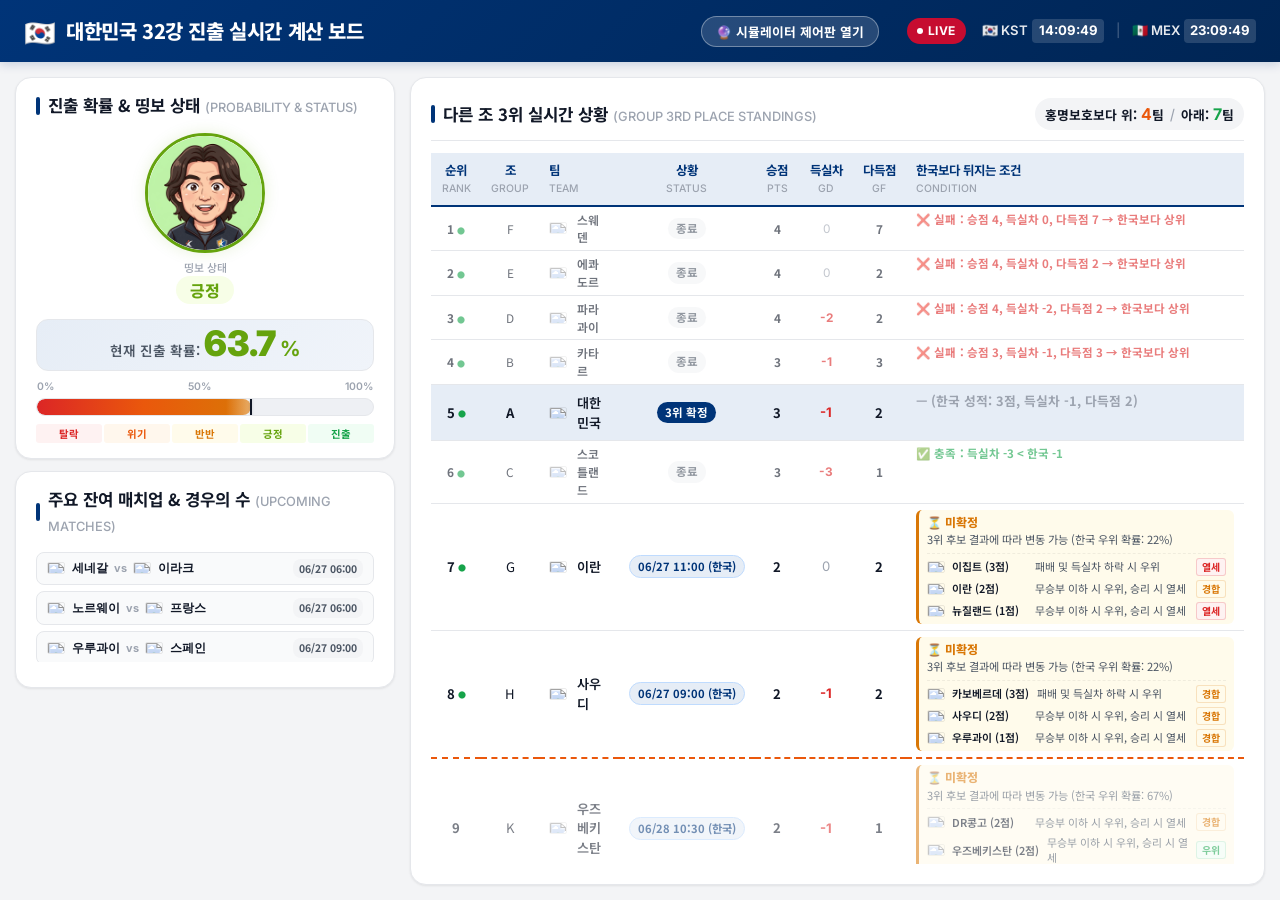
==== index.html @ fed0a781 "Add files via upload" ====
<!DOCTYPE html>
<html lang="ko">
<head>
    <meta charset="UTF-8">
    <meta name="viewport" content="width=device-width, initial-scale=1.0">
    <meta name="description" content="2026 FIFA 월드컵 대한민국 국가대표팀 홍명보호 32강 진출 확률 실시간 대시보드">
    <title>🇰🇷 대한민국 32강 진출 실시간 계산 보드</title>
    <link rel="preconnect" href="https://fonts.googleapis.com">
    <link rel="preconnect" href="https://fonts.gstatic.com" crossorigin>
    <link href="https://fonts.googleapis.com/css2?family=Inter:wght@400;500;600;700;800;900&family=Noto+Sans+KR:wght@400;500;600;700;800;900&display=swap" rel="stylesheet">
    <link rel="stylesheet" href="style.css?v=20260626_2">
</head>
<body>
    <!-- Header -->
    <header class="main-header">
        <div class="header-left">
            <span class="header-flag">🇰🇷</span>
            <h1>대한민국 32강 진출 실시간 계산 보드</h1>
        </div>
        <div class="header-right">
            <button id="open-control-btn" class="control-btn">🔮 시뮬레이터 제어판 열기</button>
            <span class="live-badge">
                <span class="live-dot"></span>
                LIVE
            </span>
            <div class="timezone-clocks">
                <span class="clock-item">🇰🇷 KST <span id="kst-time">--:--:--</span></span>
                <span class="clock-divider">|</span>
                <span class="clock-item">🇲🇽 MEX <span id="mex-time">--:--:--</span></span>
            </div>
        </div>
    </header>

    <div class="dashboard-container">
        <!-- Top Section: Left Column (Probability + Matches) & Right Column (Standings) -->
        <div class="top-dashboard">
            
            <!-- Left Column: Probability & Upcoming Matches -->
            <div class="left-dashboard-column">
                
                <!-- Probability Gauge + Coach Expression (Compact) -->
                <section class="card probability-section">
                    <div class="section-title-bar">
                        <span class="section-indicator"></span>
                        <h2>진출 확률 & 띵보 상태 <span class="subtitle-en">(PROBABILITY & STATUS)</span></h2>
                    </div>

                    <div class="probability-content-vertical">
                        <!-- Coach Expression Area -->
                        <div class="coach-area-compact">
                            <div class="coach-image-wrapper" id="coach-image-wrapper">
                                <img src="assets/images/hong-fiftyfifty.png" alt="홍명보 띵보 상태" id="coach-expression-img" class="coach-img">
                                <div class="expression-overlay" id="expression-overlay"></div>
                            </div>
                            <div class="coach-status">
                                <span class="status-label">띵보 상태</span>
                                <span class="status-text" id="expression-status-text">반반</span>
                            </div>
                        </div>

                        <!-- Gauge Area -->
                        <div class="gauge-area-compact">
                            <div class="probability-display-compact">
                                <span class="prob-label">현재 진출 확률:</span>
                                <span class="prob-value" id="probability-value">0.0</span>
                                <span class="prob-percent">%</span>
                            </div>

                            <div class="gauge-track-wrapper">
                                <div class="gauge-labels-compact">
                                    <span>0%</span>
                                    <span>50%</span>
                                    <span>100%</span>
                                </div>
                                <div class="gauge-track">
                                    <div class="gauge-bar" id="gauge-bar">
                                        <div class="gauge-glow"></div>
                                    </div>
                                    <div class="gauge-pointer" id="gauge-pointer">
                                        <div class="pointer-line"></div>
                                        <div class="pointer-value" id="gauge-value-tip">0%</div>
                                    </div>
                                </div>
                            </div>

                            <div class="gauge-zones-compact">
                                <span class="zone-compact zone-eliminated">탈락</span>
                                <span class="zone-compact zone-crisis">위기</span>
                                <span class="zone-compact zone-fiftyfifty">반반</span>
                                <span class="zone-compact zone-positive">긍정</span>
                                <span class="zone-compact zone-qualified">진출</span>
                            </div>
                        </div>
                    </div>
                </section>

                <!-- Scenario Modeling & Upcoming Matches -->
                <section class="card scenario-card">
                    <div class="section-title-bar">
                        <span class="section-indicator"></span>
                        <h2>주요 잔여 매치업 & 경우의 수 <span class="subtitle-en">(UPCOMING MATCHES)</span></h2>
                    </div>

                    <div class="match-list" id="scenario-match-list">
                        <!-- Populated by JS -->
                    </div>
                </section>
            </div>

            <!-- Right Column: 3rd Place Standings Table -->
            <section class="card standings-section">
                <div class="standings-header">
                    <div class="section-title-bar">
                        <span class="section-indicator"></span>
                        <h2>다른 조 3위 실시간 상황 <span class="subtitle-en">(GROUP 3RD PLACE STANDINGS)</span></h2>
                    </div>
                    <div class="standings-summary" id="standings-summary">
                        <span class="summary-item above">
                            홍명보호보다 위: <strong id="teams-above">0</strong>팀
                        </span>
                        <span class="summary-divider">/</span>
                        <span class="summary-item below">
                            아래: <strong id="teams-below">0</strong>팀
                        </span>
                    </div>
                </div>

                <div class="table-wrapper">
                    <table class="standings-table" id="standings-table">
                        <thead>
                            <tr>
                                <th class="col-rank">순위<br><span class="th-sub">RANK</span></th>
                                <th class="col-group">조<br><span class="th-sub">GROUP</span></th>
                                <th class="col-team">팀<br><span class="th-sub">TEAM</span></th>
                                <th class="col-status">상황<br><span class="th-sub">STATUS</span></th>
                                <th class="col-points">승점<br><span class="th-sub">PTS</span></th>
                                <th class="col-gd">득실차<br><span class="th-sub">GD</span></th>
                                <th class="col-gf">다득점<br><span class="th-sub">GF</span></th>
                                <th class="col-condition">한국보다 뒤지는 조건<br><span class="th-sub">CONDITION</span></th>
                            </tr>
                        </thead>
                        <tbody id="standings-tbody">
                            <!-- Populated by JS -->
                        </tbody>
                    </table>
                </div>
            </section>
        </div>
        </div>
    </div>

    <script src="app.js?v=20260626_2"></script>
</body>
</html>
---- style.css ----
/* ===== CSS Reset & Base ===== */
*, *::before, *::after {
    margin: 0;
    padding: 0;
    box-sizing: border-box;
}

:root {
    /* Colors - Light Theme */
    --bg-primary: #f3f4f6;
    --bg-card: #ffffff;
    --bg-card-hover: #fafbfc;
    --text-primary: #111827;
    --text-secondary: #4b5563;
    --text-muted: #9ca3af;
    --border-light: #e5e7eb;
    --border-medium: #d1d5db;

    /* Korea Colors */
    --korea-red: #C60C30;
    --korea-blue: #003478;
    --korea-red-light: #fde8ec;
    --korea-blue-light: #e6edf6;

    /* Status Colors */
    --color-qualified: #16a34a;
    --color-positive: #65a30d;
    --color-fiftyfifty: #d97706;
    --color-crisis: #ea580c;
    --color-eliminated: #dc2626;

    --color-qualified-bg: #f0fdf4;
    --color-positive-bg: #f7fee7;
    --color-fiftyfifty-bg: #fffbeb;
    --color-crisis-bg: #fff7ed;
    --color-eliminated-bg: #fef2f2;

    /* Gauge Gradient */
    --gauge-gradient: linear-gradient(90deg, #dc2626, #ea580c, #d97706, #65a30d, #16a34a);

    /* Shadows */
    --shadow-sm: 0 1px 3px rgba(0,0,0,0.05), 0 1px 2px rgba(0,0,0,0.03);
    --shadow-md: 0 4px 10px rgba(0,0,0,0.06), 0 2px 4px rgba(0,0,0,0.03);
    --shadow-lg: 0 10px 25px rgba(0,0,0,0.08), 0 4px 6px rgba(0,0,0,0.03);

    /* Spacing */
    --radius-sm: 8px;
    --radius-md: 12px;
    --radius-lg: 16px;

    /* Fonts */
    --font-kr: 'Noto Sans KR', sans-serif;
    --font-en: 'Inter', sans-serif;
}

html, body {
    height: 100vh;
    overflow: hidden;
}

body {
    font-family: var(--font-kr);
    background: var(--bg-primary);
    color: var(--text-primary);
    line-height: 1.5;
    display: flex;
    flex-direction: column;
}

/* ===== Header ===== */
.main-header {
    background: linear-gradient(135deg, var(--korea-blue) 0%, #002554 100%);
    color: #fff;
    padding: 12px 24px;
    display: flex;
    align-items: center;
    justify-content: space-between;
    box-shadow: 0 2px 10px rgba(0,52,120,0.2);
    position: sticky;
    top: 0;
    z-index: 100;
}

.header-left {
    display: flex;
    align-items: center;
    gap: 10px;
}

.header-flag {
    font-size: 1.6rem;
}

.main-header h1 {
    font-size: 1.25rem;
    font-weight: 800;
    letter-spacing: -0.02em;
}

.header-right {
    display: flex;
    align-items: center;
    gap: 16px;
}

.live-badge {
    display: inline-flex;
    align-items: center;
    gap: 5px;
    background: var(--korea-red);
    color: #fff;
    padding: 4px 10px;
    border-radius: 20px;
    font-family: var(--font-en);
    font-size: 0.75rem;
    font-weight: 700;
    letter-spacing: 0.05em;
    animation: livePulse 2s ease-in-out infinite;
}

.live-dot {
    width: 6px;
    height: 6px;
    background: #fff;
    border-radius: 50%;
    animation: dotBlink 1s ease-in-out infinite;
}

.timezone-clocks {
    display: flex;
    align-items: center;
    gap: 12px;
    font-family: var(--font-en);
    font-size: 0.82rem;
    font-weight: 600;
    color: rgba(255, 255, 255, 0.9);
}

.clock-item {
    display: inline-flex;
    align-items: center;
    gap: 4px;
}

.clock-item span {
    font-family: var(--font-en);
    font-weight: 700;
    color: #ffffff;
    background: rgba(255, 255, 255, 0.15);
    padding: 2px 6px;
    border-radius: 4px;
    min-width: 72px;
    text-align: center;
}

.clock-divider {
    color: rgba(255, 255, 255, 0.3);
    font-weight: 400;
}

/* ===== Dashboard Layout ===== */
.dashboard-container {
    display: flex;
    flex-direction: column;
    gap: 15px;
    padding: 15px;
    max-width: 1680px;
    margin: 0 auto;
    flex: 1;
    overflow: hidden;
    height: calc(100vh - 54px);
    width: 100%;
}

/* Top Dashboard: Left Column (Probability + Scenario) & Right Column (Standings) */
.top-dashboard {
    display: grid;
    grid-template-columns: 380px 1fr;
    gap: 15px;
    align-items: stretch;
    flex: 1;
    min-height: 0;
}

.left-dashboard-column {
    display: flex;
    flex-direction: column;
    gap: 12px;
    height: 100%;
    min-height: 0;
}

.left-dashboard-column .card {
    padding: 15px 20px;
}

/* Bottom Dashboard: Settings + Simulator + Log Console */
.bottom-dashboard {
    display: grid;
    grid-template-columns: 1fr 1.8fr 1.2fr;
    gap: 15px;
    flex-shrink: 0;
    height: 220px;
}

/* ===== Card Base ===== */
.card {
    background: var(--bg-card);
    border-radius: var(--radius-lg);
    border: 1px solid var(--border-light);
    box-shadow: var(--shadow-sm);
    padding: 20px;
    transition: box-shadow 0.2s ease, transform 0.2s ease;
}

.card:hover {
    box-shadow: var(--shadow-md);
}

/* ===== Section Title Bar ===== */
.section-title-bar {
    display: flex;
    align-items: center;
    gap: 8px;
    margin-bottom: 14px;
}

.section-indicator {
    width: 4px;
    height: 18px;
    background: var(--korea-blue);
    border-radius: 2px;
}

.section-title-bar h2 {
    font-size: 1.05rem;
    font-weight: 700;
    color: var(--text-primary);
}

.subtitle-en {
    font-family: var(--font-en);
    font-weight: 500;
    color: var(--text-muted);
    font-size: 0.8rem;
}

/* ===== Probability Section (Compact & Vertical) ===== */
.probability-content-vertical {
    display: flex;
    flex-direction: column;
    gap: 15px;
    align-items: center;
    width: 100%;
}

/* Coach Image Compact Area */
.coach-area-compact {
    display: flex;
    flex-direction: column;
    align-items: center;
    gap: 6px;
    width: 100%;
}

.coach-image-wrapper {
    position: relative;
    width: 120px;
    height: 120px;
    border-radius: 50%;
    overflow: hidden;
    border: 3px solid var(--border-light);
    box-shadow: var(--shadow-md);
    transition: border-color 0.4s ease, box-shadow 0.4s ease;
    background: #f8f9fb;
}

.coach-img {
    width: 100%;
    height: 100%;
    object-fit: cover;
    transition: opacity 0.3s ease, transform 0.3s ease;
}

.expression-overlay {
    position: absolute;
    inset: 0;
    pointer-events: none;
    border-radius: 50%;
    transition: background 0.4s ease, box-shadow 0.4s ease;
}

.coach-status {
    display: flex;
    flex-direction: column;
    align-items: center;
    gap: 1px;
}

.status-label {
    font-size: 0.68rem;
    color: var(--text-muted);
    font-weight: 500;
}

.status-text {
    font-size: 1rem;
    font-weight: 800;
    padding: 2px 14px;
    border-radius: 15px;
    transition: all 0.4s ease;
}

/* Coach States */
.coach-state-qualified .coach-image-wrapper { border-color: var(--color-qualified); box-shadow: 0 0 15px rgba(22, 163, 74, 0.2); }
.coach-state-qualified .status-text { color: var(--color-qualified); background: var(--color-qualified-bg); }
.coach-state-qualified .expression-overlay { box-shadow: inset 0 0 20px rgba(22, 163, 74, 0.08); }

.coach-state-positive .coach-image-wrapper { border-color: var(--color-positive); box-shadow: 0 0 15px rgba(101, 163, 13, 0.15); }
.coach-state-positive .status-text { color: var(--color-positive); background: var(--color-positive-bg); }

.coach-state-fiftyfifty .coach-image-wrapper { border-color: var(--color-fiftyfifty); box-shadow: 0 0 15px rgba(217, 119, 6, 0.12); }
.coach-state-fiftyfifty .status-text { color: var(--color-fiftyfifty); background: var(--color-fiftyfifty-bg); }

.coach-state-crisis .coach-image-wrapper { border-color: var(--color-crisis); box-shadow: 0 0 15px rgba(234, 88, 12, 0.18); animation: crisisShake 0.5s ease-in-out infinite; }
.coach-state-crisis .status-text { color: var(--color-crisis); background: var(--color-crisis-bg); }
.coach-state-crisis .expression-overlay { background: rgba(234, 88, 12, 0.03); }

.coach-state-eliminated .coach-image-wrapper { border-color: var(--color-eliminated); box-shadow: 0 0 18px rgba(220, 38, 38, 0.22); animation: crisisShake 0.3s ease-in-out infinite; }
.coach-state-eliminated .status-text { color: var(--color-eliminated); background: var(--color-eliminated-bg); }
.coach-state-eliminated .expression-overlay { background: rgba(220, 38, 38, 0.06); }
.coach-state-eliminated .coach-img { filter: saturate(0.25); }

/* Gauge Compact Area */
.gauge-area-compact {
    width: 100%;
    display: flex;
    flex-direction: column;
    gap: 8px;
}

.probability-display-compact {
    display: flex;
    align-items: baseline;
    justify-content: center;
    gap: 4px;
    padding: 6px 12px;
    background: linear-gradient(135deg, var(--korea-blue-light) 0%, #f0f4fa 100%);
    border-radius: var(--radius-md);
    border: 1px solid var(--border-light);
}

.prob-label {
    font-size: 0.85rem;
    font-weight: 600;
    color: var(--text-secondary);
}

.prob-value {
    font-family: var(--font-en);
    font-size: 2.2rem;
    font-weight: 900;
    color: var(--korea-blue);
    line-height: 1;
}

.prob-percent {
    font-family: var(--font-en);
    font-size: 1.3rem;
    font-weight: 700;
    color: var(--korea-blue);
}

.gauge-track-wrapper {
    position: relative;
    width: 100%;
}

.gauge-labels-compact {
    display: flex;
    justify-content: space-between;
    font-family: var(--font-en);
    font-size: 0.65rem;
    font-weight: 600;
    color: var(--text-muted);
    margin-bottom: 3px;
    padding: 0 1px;
}

.gauge-track {
    position: relative;
    width: 100%;
    height: 18px;
    background: #eef0f4;
    border-radius: 9px;
    overflow: hidden;
    border: 1px solid var(--border-light);
}

.gauge-bar {
    height: 100%;
    width: 0%;
    background: var(--gauge-gradient);
    background-size: 200% 100%;
    border-radius: 9px;
    transition: width 0.8s cubic-bezier(0.22, 1, 0.36, 1);
    position: relative;
}

.gauge-glow {
    position: absolute;
    right: 0;
    top: 0;
    width: 25px;
    height: 100%;
    background: linear-gradient(90deg, transparent, rgba(255,255,255,0.4));
    animation: gaugeGlow 2s ease-in-out infinite;
}

.gauge-pointer {
    position: absolute;
    top: -5px;
    left: 0%;
    transform: translateX(-50%);
    transition: left 0.8s cubic-bezier(0.22, 1, 0.36, 1);
    z-index: 10;
    display: flex;
    flex-direction: column;
    align-items: center;
}

.pointer-line {
    width: 2px;
    height: 28px;
    background: var(--text-primary);
    box-shadow: 0 0 3px rgba(0,0,0,0.15);
}

.pointer-value {
    margin-top: 1px;
    font-family: var(--font-en);
    font-size: 0.65rem;
    font-weight: 700;
    color: var(--text-primary);
    background: var(--bg-card);
    padding: 1px 4px;
    border-radius: 3px;
    border: 1px solid var(--border-light);
    box-shadow: var(--shadow-sm);
    white-space: nowrap;
}

.gauge-zones-compact {
    display: flex;
    gap: 2px;
    width: 100%;
}

.zone-compact {
    flex: 1;
    text-align: center;
    font-size: 0.65rem;
    font-weight: 700;
    padding: 2px 0;
    border-radius: 3px;
}

.zone-eliminated { color: var(--color-eliminated); background: var(--color-eliminated-bg); }
.zone-crisis { color: var(--color-crisis); background: var(--color-crisis-bg); }
.zone-fiftyfifty { color: var(--color-fiftyfifty); background: var(--color-fiftyfifty-bg); }
.zone-positive { color: var(--color-positive); background: var(--color-positive-bg); }
.zone-qualified { color: var(--color-qualified); background: var(--color-qualified-bg); }

/* ===== Standings Section (Table on Right) ===== */
.standings-section {
    display: flex;
    flex-direction: column;
    height: 100%;
    min-height: 0; /* Prevents auto-expansion in CSS Grid, enabling internal scrolling */
}

.standings-header {
    display: flex;
    align-items: center;
    justify-content: space-between;
    flex-wrap: wrap;
    gap: 10px;
    border-bottom: 1px solid var(--border-light);
    padding-bottom: 10px;
    margin-bottom: 12px;
}

.standings-header .section-title-bar {
    margin-bottom: 0;
}

.standings-summary {
    display: flex;
    align-items: center;
    gap: 6px;
    font-size: 0.8rem;
    font-weight: 700;
    background: #f3f4f6;
    padding: 4px 10px;
    border-radius: 20px;
}

.summary-item.above strong {
    color: var(--color-crisis);
    font-family: var(--font-en);
    font-size: 1rem;
}

.summary-item.below strong {
    color: var(--color-qualified);
    font-family: var(--font-en);
    font-size: 1rem;
}

.summary-divider {
    color: var(--text-muted);
}

.table-wrapper {
    overflow-x: auto;
    overflow-y: auto;
    flex: 1;
    min-height: 0; /* Ensures flex container collapses correctly to activate scrollbar */
}

.standings-table {
    width: 100%;
    border-collapse: collapse;
    font-size: 0.82rem;
}

.standings-table thead {
    position: sticky;
    top: 0;
    z-index: 12; /* Enforces headers sit on top of scrolling tbody contents */
}

.standings-table th {
    padding: 8px 10px;
    text-align: center;
    font-weight: 700;
    font-size: 0.78rem;
    color: var(--korea-blue);
    border-bottom: 2px solid var(--korea-blue);
    white-space: nowrap;
    position: sticky;
    top: 0;
    background-color: #e6edf6; /* Opaque color to cover scrolled content */
    z-index: 10;
}

.th-sub {
    font-family: var(--font-en);
    font-weight: 500;
    font-size: 0.65rem;
    color: var(--text-muted);
    display: block;
    margin-top: 1px;
}

.standings-table td {
    padding: 8px 10px;
    text-align: center;
    border-bottom: 1px solid var(--border-light);
    vertical-align: middle;
}

.standings-table tbody tr {
    transition: background 0.15s ease, opacity 0.15s ease;
}

.standings-table tbody tr:hover {
    background: var(--bg-card-hover);
}

.standings-table tbody tr.row-korea {
    background: var(--korea-blue-light);
    font-weight: 700;
}

.standings-table tbody tr.row-korea:hover {
    background: #dde5f2;
}

/* Compact layout for finished groups */
.standings-table tbody tr.row-finished-compact {
    opacity: 0.6;
    font-size: 0.74rem;
}

.standings-table tbody tr.row-finished-compact td {
    padding: 4px 10px;
}

.standings-table tbody tr.row-finished-compact td.col-condition {
    font-size: 0.72rem;
    color: var(--text-secondary);
}

.col-rank { width: 50px; }
.col-group { width: 50px; }
.col-team { text-align: left !important; }
.standings-table td.col-team { text-align: left !important; font-weight: 600; }
.col-status { width: 110px; }
.col-points { width: 45px; }
.col-gd { width: 45px; }
.col-gf { width: 45px; }
.col-condition { min-width: 320px; text-align: left !important; }
.standings-table td.col-condition { text-align: left !important; padding: 6px 10px; vertical-align: top; }

.team-cell {
    display: flex;
    align-items: center;
    gap: 6px;
}

.team-flag-img {
    width: 18px;
    height: 12px;
    object-fit: cover;
    border-radius: 2px;
    border: 1px solid rgba(0, 0, 0, 0.08);
    display: inline-block;
    vertical-align: middle;
    margin-right: 4px;
}

/* Match Status Badges */
.status-badge {
    display: inline-flex;
    align-items: center;
    gap: 3px;
    padding: 2px 8px;
    border-radius: 12px;
    font-size: 0.72rem;
    font-weight: 700;
    white-space: nowrap;
}

.badge-live {
    background: var(--color-eliminated-bg);
    color: var(--color-eliminated);
    animation: badgePulse 2s ease-in-out infinite;
}

.badge-live::before {
    content: '';
    width: 5px;
    height: 5px;
    background: var(--color-eliminated);
    border-radius: 50%;
    animation: dotBlink 1s ease-in-out infinite;
}

.badge-finished {
    background: #f3f4f6;
    color: #4b5563;
}

.badge-scheduled {
    background: var(--korea-blue-light);
    color: var(--korea-blue);
    font-size: 0.7rem;
    border: 1px solid #bfdbfe;
}

.badge-korea {
    background: var(--korea-blue);
    color: #ffffff;
}

.gd-positive { color: var(--color-qualified); font-weight: 700; font-family: var(--font-en); }
.gd-negative { color: var(--color-eliminated); font-weight: 700; font-family: var(--font-en); }
.gd-zero { color: var(--text-muted); font-family: var(--font-en); }

.qualify-dot {
    color: var(--color-qualified);
    font-size: 0.5rem;
    vertical-align: middle;
}

/* Cutoff Line */
.row-cutoff td {
    border-bottom: 2px dashed var(--color-crisis) !important;
}

.row-eliminated-zone {
    opacity: 0.55;
}

/* ===== Condition Formatting ===== */
.cond-wrapper {
    padding: 4px 8px;
    border-radius: 6px;
    font-size: 0.72rem;
    line-height: 1.4;
    border-left: 3px solid transparent;
}

.cond-met { background: var(--color-qualified-bg); border-left-color: var(--color-qualified); }
.cond-failed { background: var(--color-eliminated-bg); border-left-color: var(--color-eliminated); }
.cond-pending { background: var(--color-fiftyfifty-bg); border-left-color: var(--color-fiftyfifty); }

.cond-status {
    font-size: 0.75rem;
    margin-bottom: 2px;
}

.cond-status strong { font-weight: 800; }
.cond-met .cond-status strong { color: var(--color-qualified); }
.cond-failed .cond-status strong { color: var(--color-eliminated); }
.cond-pending .cond-status strong { color: var(--color-fiftyfifty); }

.cond-detail {
    color: var(--text-secondary);
    font-size: 0.7rem;
    word-break: keep-all;
}

.cond-korea {
    color: var(--text-muted);
    font-size: 0.8rem;
}

.cond-candidates {
    display: flex;
    flex-direction: column;
    gap: 4px;
    margin-top: 5px;
    border-top: 1px dashed rgba(0,0,0,0.06);
    padding-top: 4px;
}

.candidate-row {
    display: flex;
    align-items: center;
    justify-content: space-between;
    gap: 8px;
    font-size: 0.68rem;
}

.candidate-team {
    display: inline-flex;
    align-items: center;
    gap: 3px;
    font-weight: 600;
    min-width: 100px;
}

.candidate-cond-text {
    flex: 1;
    color: var(--text-secondary);
}

.candidate-badge-micro {
    padding: 1px 5px;
    border-radius: 3px;
    font-size: 0.62rem;
    font-weight: 700;
    white-space: nowrap;
}

.badge-micro-success { background: var(--color-qualified-bg); color: var(--color-qualified); border: 1px solid rgba(22,163,74,0.2); }
.badge-micro-failed { background: var(--color-eliminated-bg); color: var(--color-eliminated); border: 1px solid rgba(220,38,38,0.2); }
.badge-micro-pending { background: var(--color-fiftyfifty-bg); color: var(--color-fiftyfifty); border: 1px solid rgba(217,119,6,0.2); }

/* Simple, low-height text styling for finished conditions */
.cond-simple-text {
    font-weight: 700;
    font-size: 0.72rem;
    display: flex;
    align-items: center;
    gap: 4px;
}
.cond-simple-text.text-met { color: var(--color-qualified); }
.cond-simple-text.text-failed { color: var(--color-eliminated); }

/* ===== Bottom Panels ===== */
.sidebar-card {
    height: 100%;
    padding: 16px;
}

.sidebar-card h3 {
    font-size: 0.9rem;
    font-weight: 700;
    margin-bottom: 10px;
    padding-bottom: 6px;
    border-bottom: 1px solid var(--border-light);
}

/* API Control */
.control-group {
    margin-bottom: 10px;
}

.control-group label {
    display: block;
    font-size: 0.75rem;
    font-weight: 600;
    color: var(--text-secondary);
    margin-bottom: 4px;
}

.control-group select {
    width: 100%;
    padding: 5px 8px;
    border-radius: var(--radius-sm);
    border: 1px solid var(--border-medium);
    font-family: var(--font-en);
    font-size: 0.78rem;
    background: var(--bg-card);
    color: var(--text-primary);
    cursor: pointer;
}

.control-group select:focus {
    outline: none;
    border-color: var(--korea-blue);
}

.api-stats {
    display: flex;
    flex-direction: column;
    gap: 4px;
    margin-bottom: 10px;
}

.stat-row {
    display: flex;
    justify-content: space-between;
    font-size: 0.75rem;
}

.stat-label { color: var(--text-secondary); }
.stat-value { font-family: var(--font-en); font-weight: 700; }

.refetch-control {
    padding: 8px 10px;
    background: #f9fafb;
    border-radius: var(--radius-sm);
    border: 1px solid var(--border-light);
}

.refetch-header {
    display: flex;
    justify-content: space-between;
    align-items: center;
    font-size: 0.75rem;
    font-weight: 600;
    color: var(--text-secondary);
}

.toggle-switch {
    position: relative;
    width: 34px;
    height: 18px;
    display: inline-block;
}

.toggle-switch input { opacity: 0; width: 0; height: 0; }
.toggle-slider {
    position: absolute;
    inset: 0;
    background: #d1d5db;
    border-radius: 18px;
    cursor: pointer;
    transition: background 0.2s;
}

.toggle-slider::before {
    content: '';
    position: absolute;
    width: 12px;
    height: 12px;
    left: 3px;
    top: 3px;
    background: white;
    border-radius: 50%;
    transition: transform 0.2s;
}

.toggle-switch input:checked + .toggle-slider { background: var(--color-qualified); }
.toggle-switch input:checked + .toggle-slider::before { transform: translateX(16px); }

.refetch-info {
    display: flex;
    justify-content: space-between;
    margin-top: 4px;
    font-size: 0.68rem;
    color: var(--text-muted);
}

.countdown {
    font-family: var(--font-en);
    font-weight: 600;
    color: var(--korea-blue);
}

/* Scenario Panel */
.scenario-subtitle {
    font-size: 0.75rem;
    color: var(--text-muted);
    font-weight: 500;
    margin-bottom: 8px;
}

.match-list {
    display: flex;
    flex-direction: column;
    gap: 6px;
    margin-bottom: 10px;
    max-height: 110px;
    overflow-y: auto;
}

.match-item {
    padding: 6px 10px;
    background: #f9fafb;
    border-radius: var(--radius-sm);
    border: 1px solid var(--border-light);
    display: flex;
    justify-content: space-between;
    align-items: center;
}

.match-teams {
    display: flex;
    align-items: center;
    gap: 6px;
}

.team-side {
    display: flex;
    align-items: center;
    gap: 3px;
    font-size: 0.75rem;
    font-weight: 600;
}

.team-flag { font-size: 1rem; }
.team-name { font-family: var(--font-en); font-weight: 600; }
.vs-text { font-family: var(--font-en); font-size: 0.68rem; font-weight: 700; color: var(--text-muted); }

.match-badge {
    font-size: 0.68rem;
    font-weight: 700;
    padding: 1px 6px;
    border-radius: 8px;
}

.live-badge-sm {
    background: var(--korea-red-light);
    color: var(--korea-red);
    animation: badgePulse 2s ease-in-out infinite;
}

.scenario-result {
    padding: 8px 10px;
    background: linear-gradient(135deg, var(--korea-blue-light) 0%, #f0f4fa 100%);
    border-radius: var(--radius-sm);
    border: 1px solid #c5d4e8;
}

.result-title {
    font-size: 0.78rem;
    font-weight: 700;
    margin-bottom: 4px;
}

.scenario-result p {
    font-size: 0.72rem;
    color: var(--text-secondary);
    line-height: 1.4;
}

/* Console Panel */
.console-output {
    background: #1e293b;
    border-radius: var(--radius-sm);
    padding: 10px;
    height: 130px;
    overflow-y: auto;
    font-family: 'Consolas', 'Courier New', monospace;
    font-size: 0.68rem;
    line-height: 1.6;
}

.log-entry { display: flex; gap: 5px; }
.log-time { color: #94a3b8; flex-shrink: 0; }
.log-msg { color: #f1f5f9; }

/* ===== Simulator Styling ===== */
.simulator-header {
    display: flex;
    justify-content: space-between;
    align-items: center;
    margin-bottom: 10px;
    padding-bottom: 6px;
    border-bottom: 1px solid var(--border-light);
}

.reset-btn {
    background: var(--korea-red);
    color: white;
    border: none;
    padding: 3px 10px;
    border-radius: 4px;
    font-size: 0.72rem;
    font-weight: 700;
    cursor: pointer;
    transition: background 0.2s;
}

.reset-btn:hover {
    background: #a50a28;
}

.simulator-grid {
    display: grid;
    grid-template-columns: 1fr 1fr;
    gap: 8px 14px;
    font-size: 0.74rem;
    max-height: 130px;
    overflow-y: auto;
}

.sim-match-item {
    display: flex;
    align-items: center;
    justify-content: space-between;
    background: #f9fafb;
    padding: 3px 6px;
    border-radius: 6px;
    border: 1px solid var(--border-light);
}

.sim-group-label {
    font-weight: 700;
    color: var(--korea-blue);
    font-family: var(--font-en);
    margin-right: 2px;
}

.sim-team {
    display: flex;
    align-items: center;
    gap: 2px;
    font-weight: 600;
    width: 65px;
    font-size: 0.72rem;
    white-space: nowrap;
    overflow: hidden;
    text-overflow: ellipsis;
}

.sim-team.home {
    justify-content: flex-end;
    text-align: right;
}

.sim-team.away {
    justify-content: flex-start;
    text-align: left;
}

.sim-score-input {
    width: 22px;
    height: 18px;
    text-align: center;
    border: 1px solid var(--border-medium);
    border-radius: 3px;
    font-family: var(--font-en);
    font-weight: 700;
    font-size: 0.72rem;
    background: #ffffff;
}

.sim-score-input:focus {
    outline: none;
    border-color: var(--korea-blue);
    box-shadow: 0 0 2px rgba(0, 52, 120, 0.2);
}

.sim-vs {
    color: var(--text-muted);
    font-weight: 600;
    margin: 0 2px;
    font-size: 0.68rem;
}

/* ===== Animations ===== */
@keyframes livePulse { 0%, 100% { opacity: 1; } 50% { opacity: 0.85; } }
@keyframes dotBlink { 0%, 100% { opacity: 1; } 50% { opacity: 0.3; } }
@keyframes gaugeGlow { 0%, 100% { opacity: 0.4; } 50% { opacity: 0.8; } }
@keyframes badgePulse { 0%, 100% { transform: scale(1); } 50% { transform: scale(1.02); } }
@keyframes crisisShake { 0%, 100% { transform: translateX(0); } 25% { transform: translateX(-1px); } 75% { transform: translateX(1px); } }

/* ===== Control Panel Layout ===== */
.control-page-body {
    height: 100vh;
    overflow: hidden;
    display: flex;
    flex-direction: column;
    background: var(--bg-primary);
    font-family: var(--font-kr);
}

.control-header {
    background: linear-gradient(135deg, #374151 0%, #111827 100%);
    box-shadow: 0 2px 10px rgba(17, 24, 39, 0.25);
}

.control-container {
    display: grid;
    grid-template-columns: 1fr 1.8fr 1.2fr;
    gap: 15px;
    padding: 15px;
    max-width: 1680px;
    margin: 0 auto;
    flex: 1;
    overflow: hidden;
    height: calc(100vh - 54px);
    width: 100%;
}

.control-container .sidebar-card {
    display: flex;
    flex-direction: column;
    height: 100%;
}

.control-container .simulator-grid {
    flex: 1;
    max-height: none;
    min-height: 0;
}

.control-container .console-output {
    flex: 1;
    height: auto;
    min-height: 0;
}

/* Control Open Button */
.control-btn {
    background: rgba(255, 255, 255, 0.15);
    color: white;
    border: 1px solid rgba(255, 255, 255, 0.35);
    padding: 5px 14px;
    border-radius: 20px;
    font-size: 0.8rem;
    font-weight: 700;
    cursor: pointer;
    transition: all 0.2s ease;
    margin-right: 12px;
    font-family: var(--font-kr);
}

.control-btn:hover {
    background: #ffffff;
    color: var(--korea-blue);
    border-color: #ffffff;
    box-shadow: 0 0 12px rgba(255, 255, 255, 0.4);
    transform: translateY(-1px);
}

.status-indicator-sync {
    display: inline-flex;
    align-items: center;
    gap: 6px;
    font-size: 0.76rem;
    font-weight: 700;
    background: rgba(34, 197, 94, 0.12);
    color: #4ade80;
    border: 1px solid rgba(34, 197, 94, 0.25);
    padding: 4px 12px;
    border-radius: 20px;
}

.sync-dot {
    width: 6px;
    height: 6px;
    background-color: #4ade80;
    border-radius: 50%;
    display: inline-block;
    box-shadow: 0 0 6px #4ade80;
    animation: dotBlink 1.5s ease-in-out infinite;
}

/* ===== Responsive ===== */
@media (max-width: 1200px) {
    .top-dashboard {
        grid-template-columns: 1fr;
    }
    .bottom-dashboard {
        grid-template-columns: 1fr;
    }
}

@media (max-width: 768px) {
    .timezone-clocks {
        display: none; /* Hide dual clock on mobile to save space */
    }
}
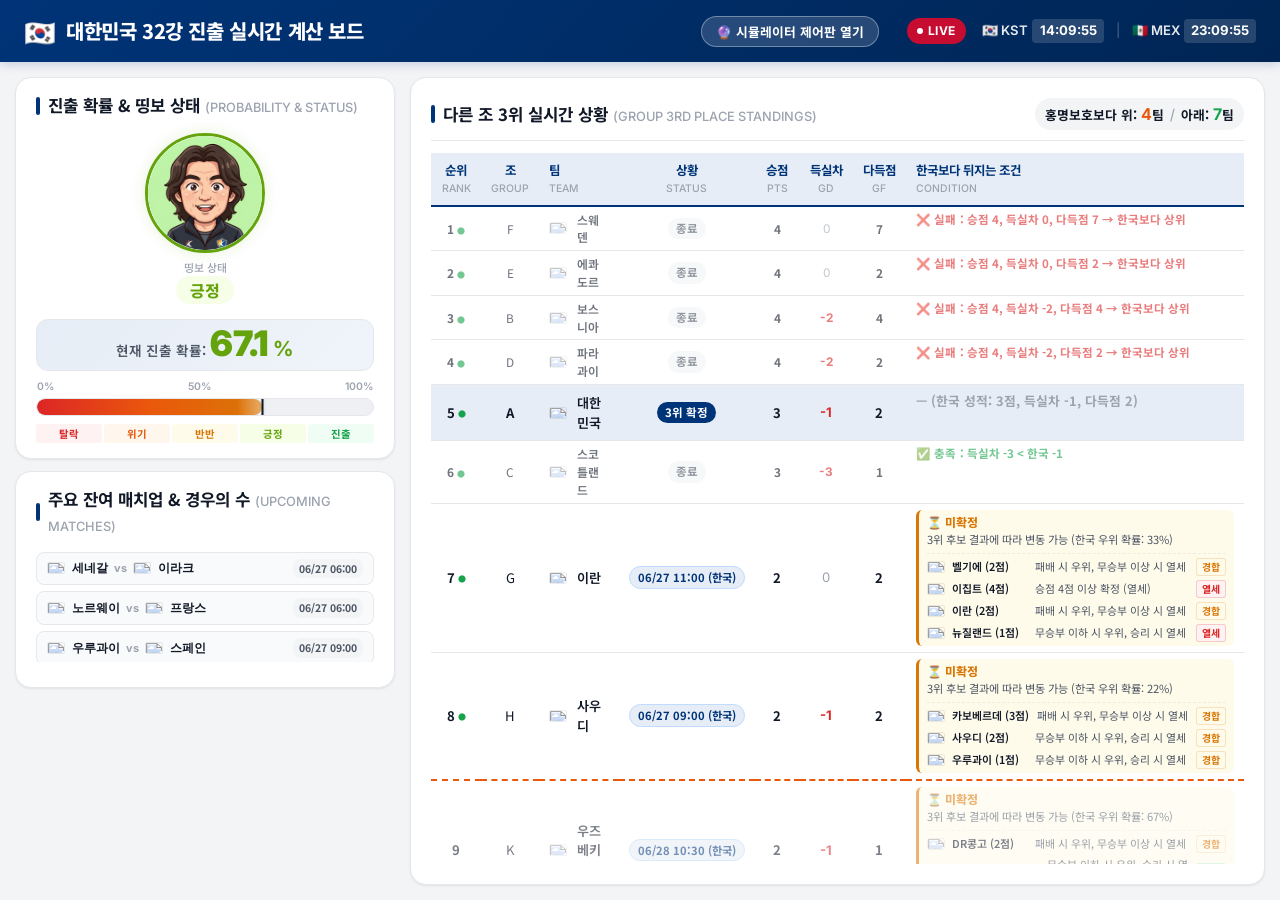
==== commit ba2e62e2: "Add files via upload" ====
--- a/index.html
+++ b/index.html
@@ -49,7 +49,7 @@
                         <!-- Coach Expression Area -->
                         <div class="coach-area-compact">
                             <div class="coach-image-wrapper" id="coach-image-wrapper">
-                                <img src="assets/images/hong-fiftyfifty.png" alt="홍명보 띵보 상태" id="coach-expression-img" class="coach-img">
+                                <img src="assets/images/hong-fiftyfifty.png?v=20260627_caricature" alt="홍명보 띵보 상태" id="coach-expression-img" class="coach-img">
                                 <div class="expression-overlay" id="expression-overlay"></div>
                             </div>
                             <div class="coach-status">
--- a/style.css
+++ b/style.css
@@ -1204,7 +1204,102 @@
 }
 
 @media (max-width: 768px) {
+    html, body {
+        height: auto;
+        overflow: auto; /* Allow scrolling page-wide on mobile */
+    }
+
+    .dashboard-container {
+        height: auto;
+        overflow: visible;
+        padding: 10px;
+    }
+
+    .top-dashboard {
+        grid-template-columns: 1fr; /* Stack layout vertically */
+        height: auto;
+    }
+
+    .left-dashboard-column {
+        height: auto;
+    }
+
+    .standings-section {
+        height: auto;
+        min-height: 450px;
+        min-height: 400px;
+        padding: 10px !important;
+    }
+
+    .table-wrapper {
+        overflow-x: hidden; /* Avoid horizontal scrolling */
+        overflow-y: visible;
+    }
+
     .timezone-clocks {
-        display: none; /* Hide dual clock on mobile to save space */
-    }
-}
+        display: none; /* Hide dual clock on mobile */
+    }
+
+    /* Mobile Fixed Table Layout to prevent overflow */
+    .standings-table {
+        table-layout: fixed;
+        width: 100%;
+        font-size: 0.68rem;
+    }
+
+    .standings-table th, 
+    .standings-table td {
+        padding: 6px 2px !important; /* Extremely tight padding */
+        text-overflow: ellipsis;
+        overflow: hidden;
+        white-space: nowrap;
+    }
+
+    /* Proportional columns (Sum = 100%) */
+    .col-rank { width: 9% !important; }
+    .col-group { width: 9% !important; }
+    .col-team { width: 23% !important; }
+    .col-status { width: 29% !important; }
+    .col-points { width: 10% !important; }
+    .col-gd { width: 10% !important; }
+    .col-gf { width: 10% !important; }
+
+    .col-condition {
+        display: none !important;
+    }
+
+    /* Mobile Status Badges adjustment */
+    .status-badge {
+        padding: 1px 3px !important;
+        font-size: 0.6rem !important;
+        letter-spacing: -0.02em;
+    }
+
+    .standings-table tbody tr:not(.row-korea) {
+        cursor: pointer;
+    }
+
+    .row-detail-mobile td {
+        background: #f8fafc !important;
+        padding: 8px 10px !important;
+        text-align: left !important;
+        border-bottom: 1px solid var(--border-light);
+        white-space: normal !important; /* Allow wraps inside details */
+    }
+
+    .mobile-cond-container {
+        animation: slideDown 0.25s cubic-bezier(0.16, 1, 0.3, 1);
+        width: 100%;
+    }
+
+    @keyframes slideDown {
+        from { opacity: 0; transform: translateY(-6px); }
+        to { opacity: 1; transform: translateY(0); }
+    }
+
+    .team-flag-img {
+        width: 14px;
+        height: 9px;
+        margin-right: 2px;
+    }
+}
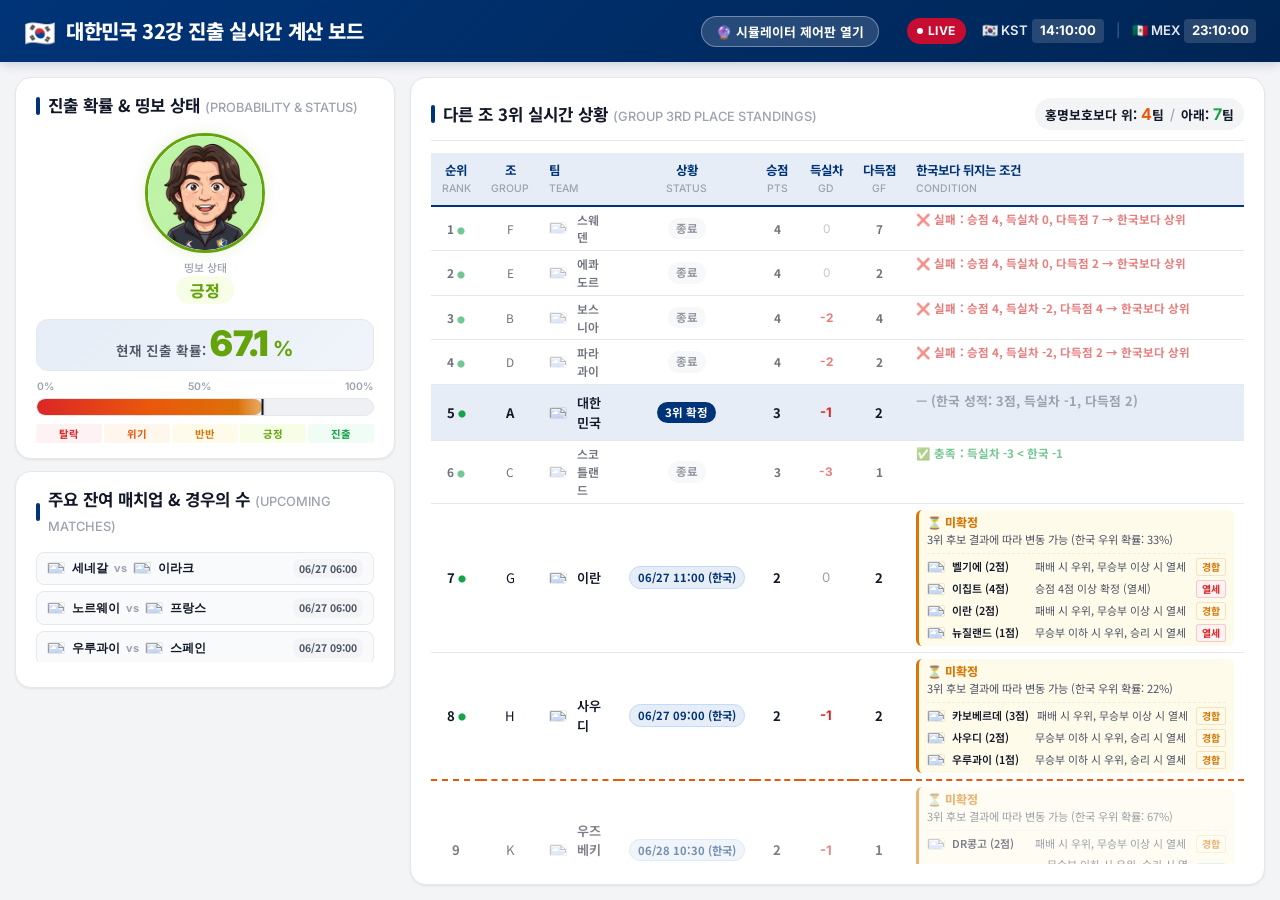
==== commit 5b5d90ee: "Add files via upload" ====
--- a/index.html
+++ b/index.html
@@ -8,7 +8,7 @@
     <link rel="preconnect" href="https://fonts.googleapis.com">
     <link rel="preconnect" href="https://fonts.gstatic.com" crossorigin>
     <link href="https://fonts.googleapis.com/css2?family=Inter:wght@400;500;600;700;800;900&family=Noto+Sans+KR:wght@400;500;600;700;800;900&display=swap" rel="stylesheet">
-    <link rel="stylesheet" href="style.css?v=20260626_2">
+    <link rel="stylesheet" href="style.css?v=20260627_caricature_v4">
 </head>
 <body>
     <!-- Header -->
@@ -49,7 +49,7 @@
                         <!-- Coach Expression Area -->
                         <div class="coach-area-compact">
                             <div class="coach-image-wrapper" id="coach-image-wrapper">
-                                <img src="assets/images/hong-fiftyfifty.png?v=20260627_caricature" alt="홍명보 띵보 상태" id="coach-expression-img" class="coach-img">
+                                <img src="assets/images/hong-fiftyfifty.png?v=20260627_caricature_v4" alt="홍명보 띵보 상태" id="coach-expression-img" class="coach-img">
                                 <div class="expression-overlay" id="expression-overlay"></div>
                             </div>
                             <div class="coach-status">
@@ -149,6 +149,6 @@
         </div>
     </div>
 
-    <script src="app.js?v=20260626_2"></script>
+    <script src="app.js?v=20260627_caricature_v4"></script>
 </body>
 </html>
--- a/style.css
+++ b/style.css
@@ -1024,8 +1024,8 @@
 .simulator-grid {
     display: grid;
     grid-template-columns: 1fr 1fr;
-    gap: 8px 14px;
-    font-size: 0.74rem;
+    gap: 5px 8px;
+    font-size: 0.7rem;
     max-height: 130px;
     overflow-y: auto;
 }
@@ -1035,8 +1035,8 @@
     align-items: center;
     justify-content: space-between;
     background: #f9fafb;
-    padding: 3px 6px;
-    border-radius: 6px;
+    padding: 2px 4px;
+    border-radius: 4px;
     border: 1px solid var(--border-light);
 }
 
@@ -1044,7 +1044,7 @@
     font-weight: 700;
     color: var(--korea-blue);
     font-family: var(--font-en);
-    margin-right: 2px;
+    margin-right: 1px;
 }
 
 .sim-team {
@@ -1052,8 +1052,8 @@
     align-items: center;
     gap: 2px;
     font-weight: 600;
-    width: 65px;
-    font-size: 0.72rem;
+    width: 60px;
+    font-size: 0.68rem;
     white-space: nowrap;
     overflow: hidden;
     text-overflow: ellipsis;
@@ -1070,14 +1070,14 @@
 }
 
 .sim-score-input {
-    width: 22px;
-    height: 18px;
+    width: 20px;
+    height: 16px;
     text-align: center;
     border: 1px solid var(--border-medium);
-    border-radius: 3px;
-    font-family: var(--font-en);
-    font-weight: 700;
-    font-size: 0.72rem;
+    border-radius: 2px;
+    font-family: var(--font-en);
+    font-weight: 700;
+    font-size: 0.68rem;
     background: #ffffff;
 }
 
@@ -1090,8 +1090,8 @@
 .sim-vs {
     color: var(--text-muted);
     font-weight: 600;
-    margin: 0 2px;
-    font-size: 0.68rem;
+    margin: 0 1px;
+    font-size: 0.64rem;
 }
 
 /* ===== Animations ===== */
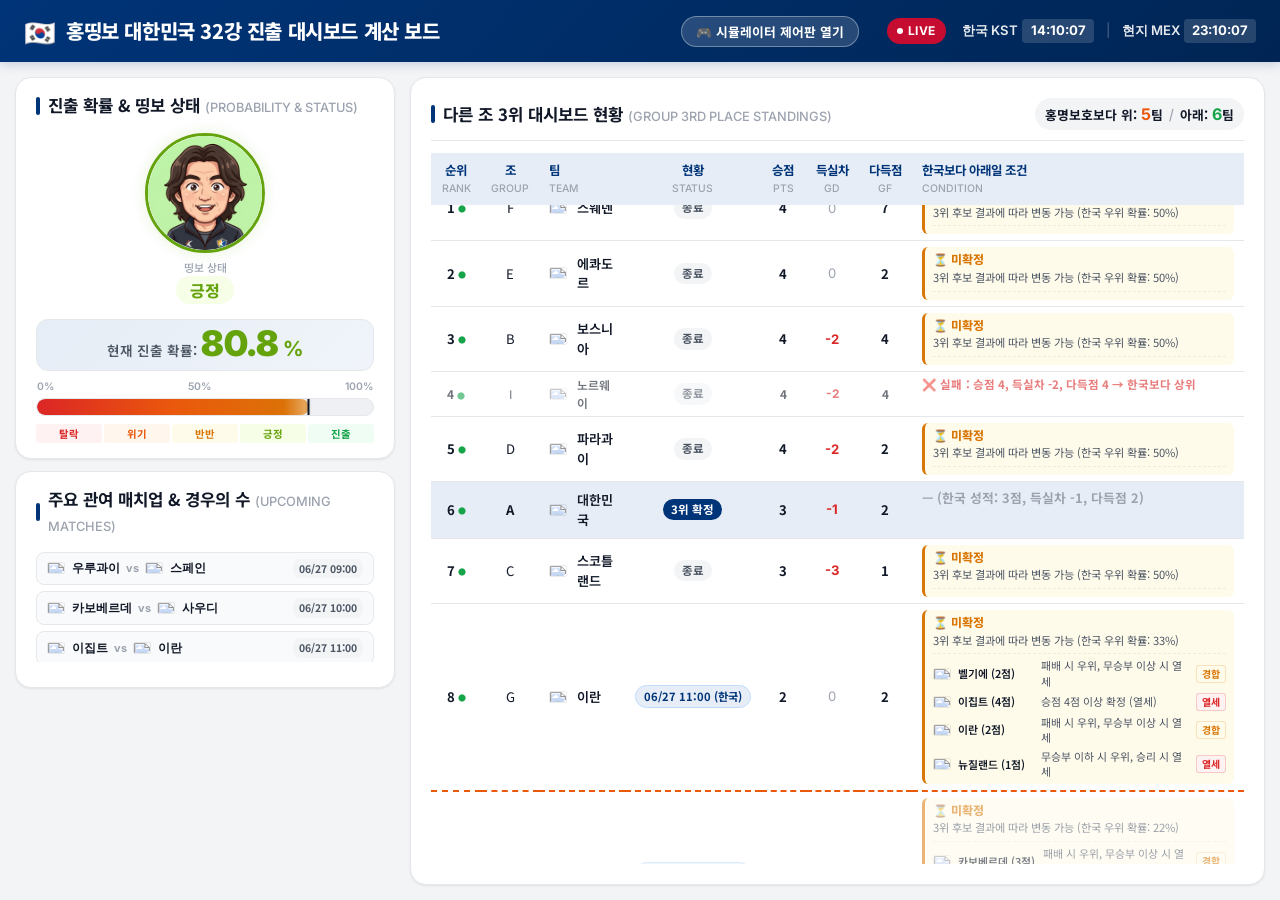
==== commit 85c3f09c: "Add files via upload" ====
--- a/index.html
+++ b/index.html
@@ -3,30 +3,30 @@
 <head>
     <meta charset="UTF-8">
     <meta name="viewport" content="width=device-width, initial-scale=1.0">
-    <meta name="description" content="2026 FIFA 월드컵 대한민국 국가대표팀 홍명보호 32강 진출 확률 실시간 대시보드">
-    <title>🇰🇷 대한민국 32강 진출 실시간 계산 보드</title>
+    <meta name="description" content="2026 FIFA 월드컵 대한민국 홍명보호 32강 진출 확률 대시보드 실시간보드">
+    <title>홍띵보 대한민국 32강 진출 대시보드 계산 보드</title>
     <link rel="preconnect" href="https://fonts.googleapis.com">
     <link rel="preconnect" href="https://fonts.gstatic.com" crossorigin>
     <link href="https://fonts.googleapis.com/css2?family=Inter:wght@400;500;600;700;800;900&family=Noto+Sans+KR:wght@400;500;600;700;800;900&display=swap" rel="stylesheet">
-    <link rel="stylesheet" href="style.css?v=20260627_caricature_v4">
+    <link rel="stylesheet" href="style.css?v=20260627_encoding_v7">
 </head>
 <body>
     <!-- Header -->
     <header class="main-header">
         <div class="header-left">
             <span class="header-flag">🇰🇷</span>
-            <h1>대한민국 32강 진출 실시간 계산 보드</h1>
+            <h1>홍띵보 대한민국 32강 진출 대시보드 계산 보드</h1>
         </div>
         <div class="header-right">
-            <button id="open-control-btn" class="control-btn">🔮 시뮬레이터 제어판 열기</button>
+            <button id="open-control-btn" class="control-btn">🎮 시뮬레이터 제어판 열기</button>
             <span class="live-badge">
                 <span class="live-dot"></span>
                 LIVE
             </span>
             <div class="timezone-clocks">
-                <span class="clock-item">🇰🇷 KST <span id="kst-time">--:--:--</span></span>
+                <span class="clock-item">한국 KST <span id="kst-time">--:--:--</span></span>
                 <span class="clock-divider">|</span>
-                <span class="clock-item">🇲🇽 MEX <span id="mex-time">--:--:--</span></span>
+                <span class="clock-item">현지 MEX <span id="mex-time">--:--:--</span></span>
             </div>
         </div>
     </header>
@@ -42,14 +42,14 @@
                 <section class="card probability-section">
                     <div class="section-title-bar">
                         <span class="section-indicator"></span>
-                        <h2>진출 확률 & 띵보 상태 <span class="subtitle-en">(PROBABILITY & STATUS)</span></h2>
+                        <h2>진출 확률 &amp; 띵보 상태 <span class="subtitle-en">(PROBABILITY &amp; STATUS)</span></h2>
                     </div>
 
                     <div class="probability-content-vertical">
                         <!-- Coach Expression Area -->
                         <div class="coach-area-compact">
                             <div class="coach-image-wrapper" id="coach-image-wrapper">
-                                <img src="assets/images/hong-fiftyfifty.png?v=20260627_caricature_v4" alt="홍명보 띵보 상태" id="coach-expression-img" class="coach-img">
+                                <img src="assets/images/hong-fiftyfifty.png?v=20260627_encoding_v7" alt="홍명보 띵보 상태" id="coach-expression-img" class="coach-img">
                                 <div class="expression-overlay" id="expression-overlay"></div>
                             </div>
                             <div class="coach-status">
@@ -98,7 +98,7 @@
                 <section class="card scenario-card">
                     <div class="section-title-bar">
                         <span class="section-indicator"></span>
-                        <h2>주요 잔여 매치업 & 경우의 수 <span class="subtitle-en">(UPCOMING MATCHES)</span></h2>
+                        <h2>주요 관여 매치업 &amp; 경우의 수 <span class="subtitle-en">(UPCOMING MATCHES)</span></h2>
                     </div>
 
                     <div class="match-list" id="scenario-match-list">
@@ -112,7 +112,7 @@
                 <div class="standings-header">
                     <div class="section-title-bar">
                         <span class="section-indicator"></span>
-                        <h2>다른 조 3위 실시간 상황 <span class="subtitle-en">(GROUP 3RD PLACE STANDINGS)</span></h2>
+                        <h2>다른 조 3위 대시보드 현황 <span class="subtitle-en">(GROUP 3RD PLACE STANDINGS)</span></h2>
                     </div>
                     <div class="standings-summary" id="standings-summary">
                         <span class="summary-item above">
@@ -132,11 +132,11 @@
                                 <th class="col-rank">순위<br><span class="th-sub">RANK</span></th>
                                 <th class="col-group">조<br><span class="th-sub">GROUP</span></th>
                                 <th class="col-team">팀<br><span class="th-sub">TEAM</span></th>
-                                <th class="col-status">상황<br><span class="th-sub">STATUS</span></th>
+                                <th class="col-status">현황<br><span class="th-sub">STATUS</span></th>
                                 <th class="col-points">승점<br><span class="th-sub">PTS</span></th>
                                 <th class="col-gd">득실차<br><span class="th-sub">GD</span></th>
                                 <th class="col-gf">다득점<br><span class="th-sub">GF</span></th>
-                                <th class="col-condition">한국보다 뒤지는 조건<br><span class="th-sub">CONDITION</span></th>
+                                <th class="col-condition">한국보다 아래일 조건<br><span class="th-sub">CONDITION</span></th>
                             </tr>
                         </thead>
                         <tbody id="standings-tbody">
@@ -149,6 +149,6 @@
         </div>
     </div>
 
-    <script src="app.js?v=20260627_caricature_v4"></script>
+    <script src="app.js?v=20260627_encoding_v7"></script>
 </body>
 </html>
--- a/style.css
+++ b/style.css
@@ -660,6 +660,19 @@
 .badge-finished {
     background: #f3f4f6;
     color: #4b5563;
+}
+
+.badge-predicted {
+    background: linear-gradient(135deg, #ede9fe, #e0e7ff);
+    color: #6d28d9;
+    font-size: 0.7rem;
+    border: 1px solid #c4b5fd;
+    animation: predictPulse 2s ease-in-out infinite;
+}
+
+@keyframes predictPulse {
+    0%, 100% { box-shadow: 0 0 0 0 rgba(109, 40, 217, 0.15); }
+    50% { box-shadow: 0 0 6px 2px rgba(109, 40, 217, 0.25); }
 }
 
 .badge-scheduled {
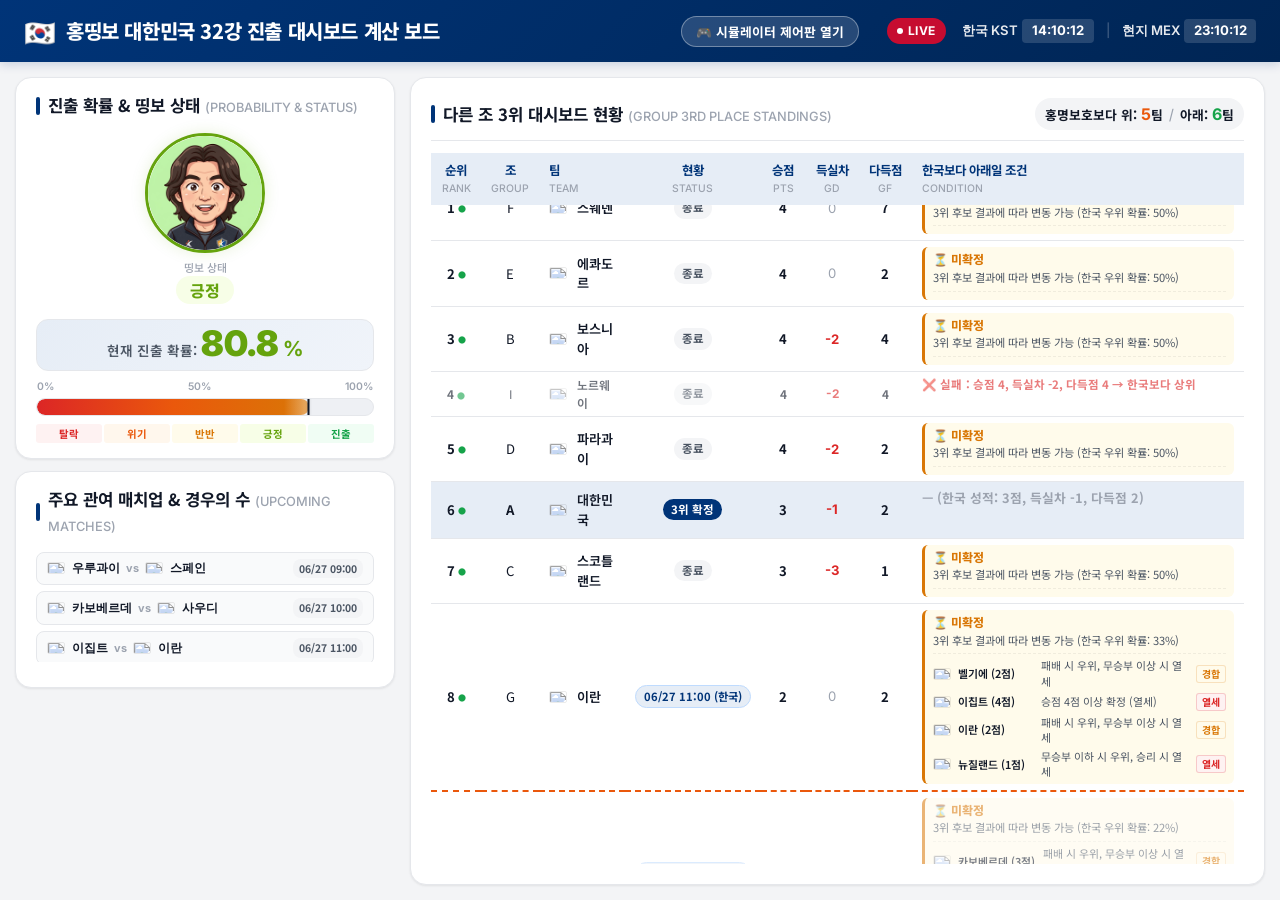
==== commit e6b8f29c: "Add files via upload" ====
--- a/index.html
+++ b/index.html
@@ -8,7 +8,7 @@
     <link rel="preconnect" href="https://fonts.googleapis.com">
     <link rel="preconnect" href="https://fonts.gstatic.com" crossorigin>
     <link href="https://fonts.googleapis.com/css2?family=Inter:wght@400;500;600;700;800;900&family=Noto+Sans+KR:wght@400;500;600;700;800;900&display=swap" rel="stylesheet">
-    <link rel="stylesheet" href="style.css?v=20260627_encoding_v7">
+    <link rel="stylesheet" href="style.css?v=20260627_encoding_v9">
 </head>
 <body>
     <!-- Header -->
--- a/style.css
+++ b/style.css
@@ -1036,11 +1036,12 @@
 
 .simulator-grid {
     display: grid;
-    grid-template-columns: 1fr 1fr;
-    gap: 5px 8px;
-    font-size: 0.7rem;
-    max-height: 130px;
+    grid-template-columns: 1fr;
+    gap: 8px;
+    font-size: 0.8rem;
+    max-height: 250px;
     overflow-y: auto;
+    align-content: start;
 }
 
 .sim-match-item {
@@ -1048,8 +1049,8 @@
     align-items: center;
     justify-content: space-between;
     background: #f9fafb;
-    padding: 2px 4px;
-    border-radius: 4px;
+    padding: 6px 12px;
+    border-radius: 6px;
     border: 1px solid var(--border-light);
 }
 
@@ -1063,10 +1064,10 @@
 .sim-team {
     display: flex;
     align-items: center;
-    gap: 2px;
+    gap: 6px;
     font-weight: 600;
-    width: 60px;
-    font-size: 0.68rem;
+    width: 100px;
+    font-size: 0.85rem;
     white-space: nowrap;
     overflow: hidden;
     text-overflow: ellipsis;
@@ -1083,14 +1084,14 @@
 }
 
 .sim-score-input {
-    width: 20px;
-    height: 16px;
+    width: 36px;
+    height: 28px;
     text-align: center;
     border: 1px solid var(--border-medium);
-    border-radius: 2px;
-    font-family: var(--font-en);
-    font-weight: 700;
-    font-size: 0.68rem;
+    border-radius: 4px;
+    font-family: var(--font-en);
+    font-weight: 700;
+    font-size: 0.9rem;
     background: #ffffff;
 }
 
